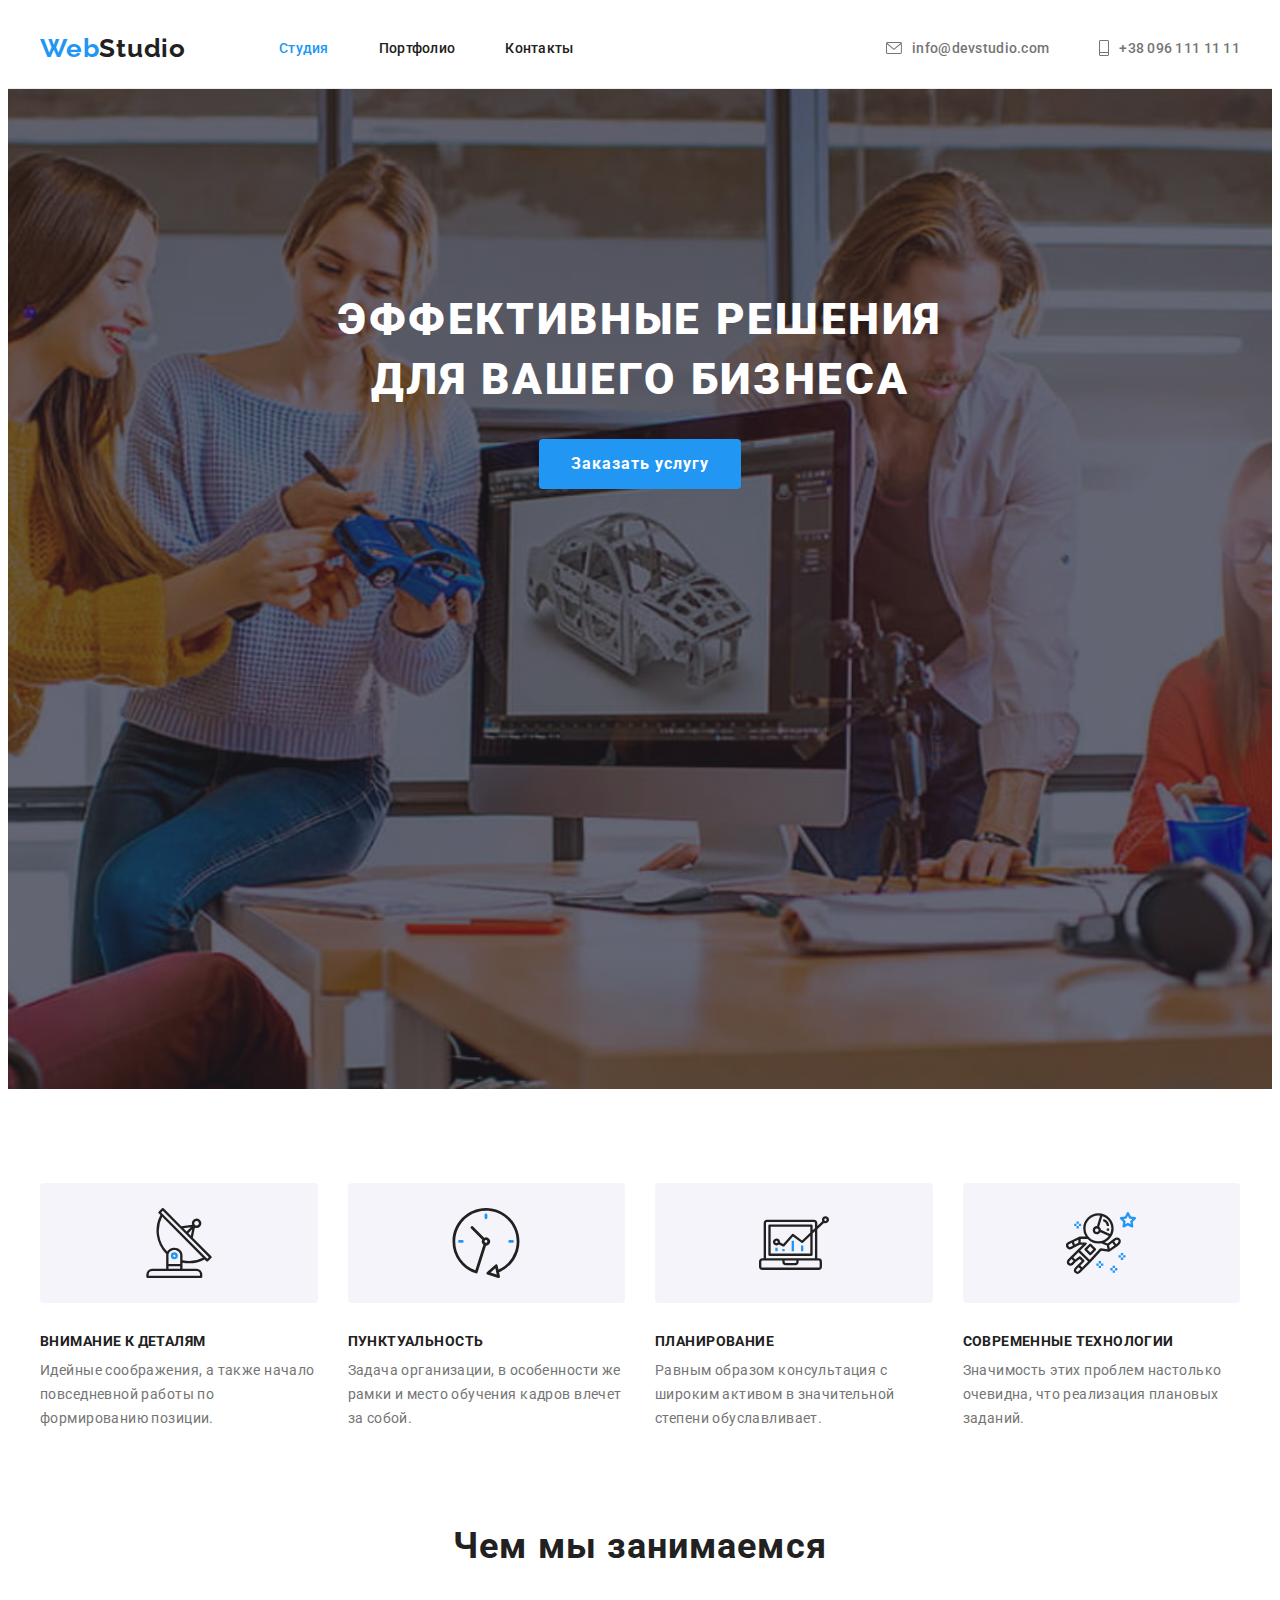
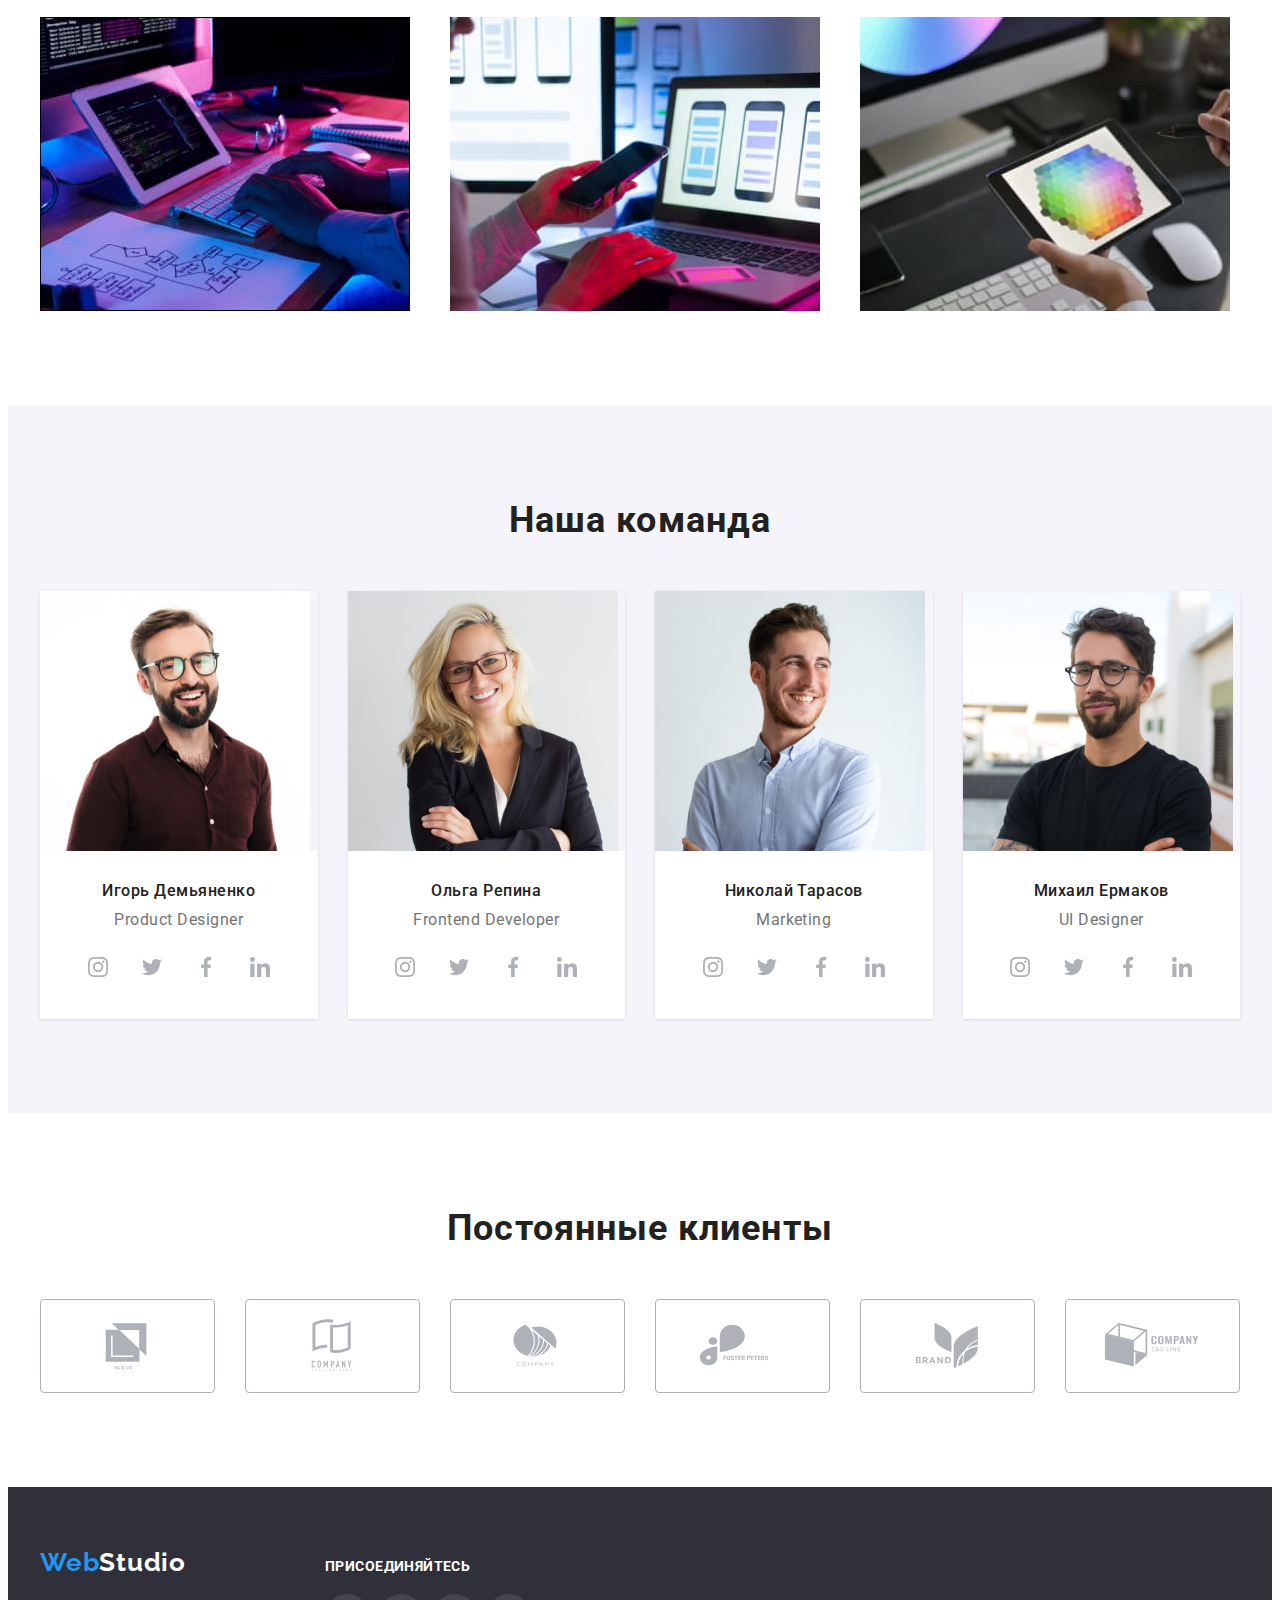
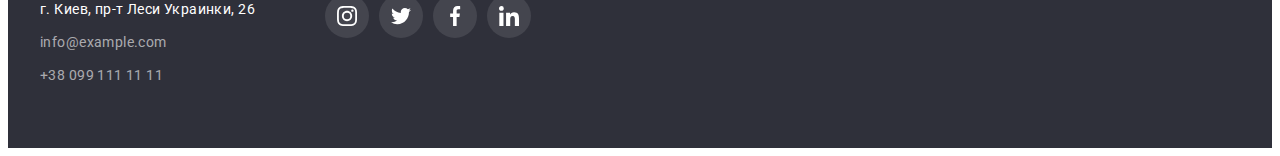
==== index.html @ 89faae8d "Initial commit" ====
<!DOCTYPE html>
<html lang="ru">
  <head>
    <meta charset="UTF-8" />
    <meta http-equiv="X-UA-Compatible" content="IE=edge" />
    <meta name="viewport" content="width=device-width, initial-scale=1.0" />
    <link rel="preconnect" href="https://fonts.googleapis.com" />
    <link rel="preconnect" href="https://fonts.gstatic.com" crossorigin />
    <link
      href="https://fonts.googleapis.com/css2?family=Raleway:wght@700&family=Roboto:wght@400;500;700;900&display=swap"
      rel="stylesheet"
    />
    <link
      rel="stylesheet"
      href="https://cdnjs.cloudflare.com/ajax/libs/modern-normalize/1.1.0/modern-normalize.min.css"
      integrity="sha512-wpPYUAdjBVSE4KJnH1VR1HeZfpl1ub8YT/NKx4PuQ5NmX2tKuGu6U/JRp5y+Y8XG2tV+wKQpNHVUX03MfMFn9Q=="
      crossorigin="anonymous"
      referrerpolicy="no-referrer"
    />
    <link rel="stylesheet" href="./css/styles.css" />
    <title>Document</title>
  </head>
  <body class="body">
    <!--Header-->
    <header class="header">
      <div class="container header-container">
        <a class="logo" href="./">Web<span class="logo-black">Studio</span></a>
        <nav class="navigation">
          <ul class="navigation-list list">
            <li class="navigation-item">
              <a class="navigation-link link current hover" href="./index.html"
                >Студия</a
              >
            </li>
            <li class="navigation-item">
              <a class="navigation-link link hover" href="./portfolio.html"
                >Портфолио</a
              >
            </li>
            <li class="navigation-item">
              <a class="navigation-link link hover" href="">Контакты</a>
            </li>
          </ul>
        </nav>
        <ul class="header-list list">
          <li class="header-item">
            <a
              class="header-link envelope link hover"
              href="mailto:info@devstudio.com"
            >
              <svg class="header-icon" width="16" height="12">
                <use href="./images/icon.svg#envelope"></use>
              </svg>
              info@devstudio.com
            </a>
          </li>
          <li class="header-item">
            <a class="header-link link hover" href="tel:+380961111111">
              <svg class="header-icon" width="10" height="16">
                <use href="./images/icon.svg#phone"></use>
              </svg>
              +38 096 111 11 11
            </a>
          </li>
        </ul>
      </div>
    </header>
    <!--Main-->
    <main>
      <!--Baner-->
      <section class="hero">
        <div class="container">
          <h1 class="hero-title">Эффективные решения для вашего бизнеса</h1>
          <button class="hero-button btn" type="button">Заказать услугу</button>
        </div>
      </section>
      <!--Dignity-->
      <section class="dignity section">
        <div class="container">
          <h2 class="visually-hidden">Преимущества компании</h2>
          <ul class="dignity-list card-set list">
            <li class="dignity-item card-item">
              <div class="digity-container">
                <svg class="digity-icon" width="70" height="70">
                  <use href="./images/icon.svg#antenna"></use>
                </svg>
              </div>
              <h3 class="dignity-title">Внимание к деталям</h3>
              <p class="dignity-text">
                Идейные соображения, а также начало повседневной работы по
                формированию позиции.
              </p>
            </li>
            <li class="dignity-item card-item">
              <div class="digity-container">
                <svg class="digity-icon" width="70" height="70">
                  <use href="./images/icon.svg#clock"></use>
                </svg>
              </div>
              <h3 class="dignity-title">Пунктуальность</h3>
              <p class="dignity-text">
                Задача организации, в особенности же рамки и место обучения
                кадров влечет за собой.
              </p>
            </li>
            <li class="dignity-item card-item">
              <div class="digity-container">
                <svg class="digity-icon" width="70" height="70">
                  <use href="./images/icon.svg#diagram"></use>
                </svg>
              </div>
              <h3 class="dignity-title">Планирование</h3>
              <p class="dignity-text">
                Равным образом консультация с широким активом в значительной
                степени обуславливает.
              </p>
            </li>
            <li class="dignity-item card-item">
              <div class="digity-container">
                <svg class="digity-icon" width="70" height="70">
                  <use href="./images/icon.svg#astronaut"></use>
                </svg>
              </div>
              <h3 class="dignity-title">Современные технологии</h3>
              <p class="dignity-text">
                Значимость этих проблем настолько очевидна, что реализация
                плановых заданий.
              </p>
            </li>
          </ul>
        </div>
      </section>
      <!--Operations-->
      <section class="operations section">
        <div class="container">
          <h2 class="section-title">Чем мы занимаемся</h2>
          <ul class="operations-list card-set list">
            <li class="operations-item card-item">
              <img
                class="operations-img"
                src="./images/box1.jpg"
                alt="Человек работает на компьютере"
                width="370"
                height="294"
              />
            </li>
            <li class="operations-item card-item">
              <img
                class="operations-img"
                src="./images/box2.jpg"
                alt="Девушка работает за ноутбуком"
                width="370"
                height="294"
              />
            </li>
            <li class="operations-item card-item">
              <img
                class="operations-img"
                src="./images/box3.jpg"
                alt="Человек ратотает в планшете"
                width="370"
                height="294"
              />
            </li>
          </ul>
        </div>
      </section>
      <!--Team-->
      <section class="team section">
        <div class="container">
          <h2 class="section-title title-team">Наша команда</h2>
          <ul class="team-list card-set list">
            <li class="team-item card-item">
              <img
                class="team-img"
                src="./images/img1(2).jpg"
                alt="Мужчина в очках"
                width="270"
                height="260"
              />
              <div class="team-card">
                <h3 class="team-title">Игорь Демьяненко</h3>
                <p class="team-text">Product Designer</p>
                <ul class="socials list">
                  <li class="socials-item">
                    <a
                      class="socials-link link"
                      href=""
                      target="_blank"
                      rel="noopener noreferrer"
                      aria-label="иконка Instagram"
                    >
                      <svg class="socials-icon" width="20" height="20">
                        <use href="./images/icon.svg#instagram"></use>
                      </svg>
                    </a>
                  </li>
                  <li class="socials-item">
                    <a
                      class="socials-link link"
                      href=""
                      target="_blank"
                      rel="noopener noreferrer"
                      aria-label="иконка Twitter"
                    >
                      <svg class="socials-icon" width="20" height="20">
                        <use href="./images/icon.svg#twitter"></use>
                      </svg>
                    </a>
                  </li>
                  <li class="socials-item">
                    <a
                      class="socials-link link"
                      href=""
                      target="_blank"
                      rel="noopener noreferrer"
                      aria-label="иконка Facebook"
                    >
                      <svg class="socials-icon" width="20" height="20">
                        <use href="./images/icon.svg#facebook"></use>
                      </svg>
                    </a>
                  </li>
                  <li class="socials-item">
                    <a
                      class="socials-link link"
                      href=""
                      target="_blank"
                      rel="noopener noreferrer"
                      aria-label="иконка Linkedin"
                    >
                      <svg class="socials-icon" width="20" height="20">
                        <use href="./images/icon.svg#linkedin"></use>
                      </svg>
                    </a>
                  </li>
                </ul>
              </div>
            </li>
            <li class="team-item card-item">
              <img
                class="team-img"
                src="./images/img2(2).jpg"
                alt="Женщина в очках"
                width="270"
                height="260"
              />
              <div class="team-card">
                <h3 class="team-title">Ольга Репина</h3>
                <p class="team-text">Frontend Developer</p>
                <ul class="socials list">
                  <li class="socials-item">
                    <a
                      class="socials-link link"
                      href=""
                      target="_blank"
                      rel="noopener noreferrer"
                      aria-label="иконка Instagram"
                    >
                      <svg class="socials-icon" width="20" height="20">
                        <use href="./images/icon.svg#instagram"></use>
                      </svg>
                    </a>
                  </li>
                  <li class="socials-item">
                    <a
                      class="socials-link link"
                      href=""
                      target="_blank"
                      rel="noopener noreferrer"
                      aria-label="иконка Twitter"
                    >
                      <svg class="socials-icon" width="20" height="20">
                        <use href="./images/icon.svg#twitter"></use>
                      </svg>
                    </a>
                  </li>
                  <li class="socials-item">
                    <a
                      class="socials-link link"
                      href=""
                      target="_blank"
                      rel="noopener noreferrer"
                      aria-label="иконка Facebook"
                    >
                      <svg class="socials-icon" width="20" height="20">
                        <use href="./images/icon.svg#facebook"></use>
                      </svg>
                    </a>
                  </li>
                  <li class="socials-item">
                    <a
                      class="socials-link link"
                      href=""
                      target="_blank"
                      rel="noopener noreferrer"
                      aria-label="иконка Linkedin"
                    >
                      <svg class="socials-icon" width="20" height="20">
                        <use href="./images/icon.svg#linkedin"></use>
                      </svg>
                    </a>
                  </li>
                </ul>
              </div>
            </li>
            <li class="team-item card-item">
              <img
                class="team-img"
                src="./images/img3(2).jpg"
                alt="Мужчина"
                width="270"
                height="260"
              />
              <div class="team-card">
                <h3 class="team-title">Николай Тарасов</h3>
                <p class="team-text">Marketing</p>
                <ul class="socials list">
                  <li class="socials-item">
                    <a
                      class="socials-link link"
                      href=""
                      target="_blank"
                      rel="noopener noreferrer"
                      aria-label="иконка Instagram"
                    >
                      <svg class="socials-icon" width="20" height="20">
                        <use href="./images/icon.svg#instagram"></use>
                      </svg>
                    </a>
                  </li>
                  <li class="socials-item">
                    <a
                      class="socials-link link"
                      href=""
                      target="_blank"
                      rel="noopener noreferrer"
                      aria-label="иконка Twitter"
                    >
                      <svg class="socials-icon" width="20" height="20">
                        <use href="./images/icon.svg#twitter"></use>
                      </svg>
                    </a>
                  </li>
                  <li class="socials-item">
                    <a
                      class="socials-link link"
                      href=""
                      target="_blank"
                      rel="noopener noreferrer"
                      aria-label="иконка Facebook"
                    >
                      <svg class="socials-icon" width="20" height="20">
                        <use href="./images/icon.svg#facebook"></use>
                      </svg>
                    </a>
                  </li>
                  <li class="socials-item">
                    <a
                      class="socials-link link"
                      href=""
                      target="_blank"
                      rel="noopener noreferrer"
                      aria-label="иконка Linkedin"
                    >
                      <svg class="socials-icon" width="20" height="20">
                        <use href="./images/icon.svg#linkedin"></use>
                      </svg>
                    </a>
                  </li>
                </ul>
              </div>
            </li>
            <li class="team-item card-item">
              <img
                class="team-img"
                src="./images/img4(2).jpg"
                alt="Мужчина в очках"
                width="270"
                height="260"
              />
              <div class="team-card">
                <h3 class="team-title">Михаил Ермаков</h3>
                <p class="team-text">UI Designer</p>
                <ul class="socials list">
                  <li class="socials-item">
                    <a
                      class="socials-link link"
                      href=""
                      target="_blank"
                      rel="noopener noreferrer"
                      aria-label="иконка Instagram"
                    >
                      <svg class="socials-icon" width="20" height="20">
                        <use href="./images/icon.svg#instagram"></use>
                      </svg>
                    </a>
                  </li>
                  <li class="socials-item">
                    <a
                      class="socials-link link"
                      href=""
                      target="_blank"
                      rel="noopener noreferrer"
                      aria-label="иконка Twitter"
                    >
                      <svg class="socials-icon" width="20" height="20">
                        <use href="./images/icon.svg#twitter"></use>
                      </svg>
                    </a>
                  </li>
                  <li class="socials-item">
                    <a
                      class="socials-link link"
                      href=""
                      target="_blank"
                      rel="noopener noreferrer"
                      aria-label="иконка Facebook"
                    >
                      <svg class="socials-icon" width="20" height="20">
                        <use href="./images/icon.svg#facebook"></use>
                      </svg>
                    </a>
                  </li>
                  <li class="socials-item">
                    <a
                      class="socials-link link"
                      href=""
                      target="_blank"
                      rel="noopener noreferrer"
                      aria-label="иконка Linkedin"
                    >
                      <svg class="socials-icon" width="20" height="20">
                        <use href="./images/icon.svg#linkedin"></use>
                      </svg>
                    </a>
                  </li>
                </ul>
              </div>
            </li>
          </ul>
        </div>
      </section>
      <!--Clients-->
      <section class="clients section">
        <div class="container">
          <h2 class="section-title title-clients">Постоянные клиенты</h2>
          <ul class="clients-list card-set list">
            <li class="clients-item card-item">
              <a
                class="clients-link link"
                href=""
                target="_blank"
                rel="noopener noreferrer"
                aria-label="иконка компании"
              >
                <svg class="clients-icon" width="106" height="60">
                  <use href="./images/icon.svg#Logo"></use>
                </svg>
              </a>
            </li>
            <li class="clients-item card-item">
              <a
                class="clients-link link"
                href=""
                target="_blank"
                rel="noopener noreferrer"
                aria-label="иконка компании"
              >
                <svg class="clients-icon" width="106" height="60">
                  <use href="./images/icon.svg#Logo_1"></use>
                </svg>
              </a>
            </li>
            <li class="clients-item card-item">
              <a
                class="clients-link link"
                href=""
                target="_blank"
                rel="noopener noreferrer"
                aria-label="иконка компании"
              >
                <svg class="clients-icon" width="106" height="60">
                  <use href="./images/icon.svg#Logo_2"></use>
                </svg>
              </a>
            </li>
            <li class="clients-item card-item">
              <a
                class="clients-link link"
                href=""
                target="_blank"
                rel="noopener noreferrer"
                aria-label="иконка компании"
              >
                <svg class="clients-icon" width="106" height="60">
                  <use href="./images/icon.svg#Logo_3"></use>
                </svg>
              </a>
            </li>
            <li class="clients-item card-item">
              <a
                class="clients-link link"
                href=""
                target="_blank"
                rel="noopener noreferrer"
                aria-label="иконка компании"
              >
                <svg class="clients-icon" width="106" height="60">
                  <use href="./images/icon.svg#Logo_4"></use>
                </svg>
              </a>
            </li>
            <li class="clients-item card-item">
              <a
                class="clients-link link"
                href=""
                target="_blank"
                rel="noopener noreferrer"
                aria-label="иконка компании"
              >
                <svg class="clients-icon" width="106" height="60">
                  <use href="./images/icon.svg#Logo_5"></use>
                </svg>
              </a>
            </li>
          </ul>
        </div>
      </section>
    </main>
    <!--Footer-->
    <footer class="footer">
      <div class="container">
        <div>
          <a class="logo" href="./"
            >Web<span class="logo-white">Studio</span>
          </a>
          <address class="address">
            <ul class="address-list list">
              <li class="address-item">
                <a
                  class="address-link link hover"
                  href="https://goo.gl/maps/9ueQtpKUG1VsnXtN6"
                  target="_blank"
                  rel="noreferrer noopener"
                  >г. Киев, пр-т Леси Украинки, 26
                </a>
              </li>
              <li class="address-item">
                <a class="mail-link link hover" href="mailto:info@example.com"
                  >info@example.com
                </a>
              </li>
              <li class="address-item">
                <a class="tel-link link hover" href="tel:+380991111111"
                  >+38 099 111 11 11</a
                >
              </li>
            </ul>
          </address>
        </div>
        <div class="company-socials">
          <p class="socials-text">присоединяйтесь</p>
          <ul class="socials list">
            <li class="socials-item">
              <a
                class="socials-link link"
                href=""
                target="_blank"
                rel="noopener noreferrer"
                aria-label="иконка Instagram"
              >
                <svg class="socials-icon" width="20" height="20">
                  <use href="./images/icon.svg#instagram"></use>
                </svg>
              </a>
            </li>
            <li class="socials-item">
              <a
                class="socials-link link"
                href=""
                target="_blank"
                rel="noopener noreferrer"
                aria-label="иконка Instagram"
              >
                <svg class="socials-icon" width="20" height="20">
                  <use href="./images/icon.svg#twitter"></use>
                </svg>
              </a>
            </li>
            <li class="socials-item">
              <a
                class="socials-link link"
                href=""
                target="_blank"
                rel="noopener noreferrer"
                aria-label="иконка Instagram"
              >
                <svg class="socials-icon" width="20" height="20">
                  <use href="./images/icon.svg#facebook"></use>
                </svg>
              </a>
            </li>
            <li class="socials-item">
              <a
                class="socials-link link"
                href=""
                target="_blank"
                rel="noopener noreferrer"
                aria-label="иконка Instagram"
              >
                <svg class="socials-icon" width="20" height="20">
                  <use href="./images/icon.svg#linkedin"></use>
                </svg>
              </a>
            </li>
          </ul>
        </div>
      </div>
    </footer>
  </body>
</html>
---- css/styles.css ----
:root {
  --main-txt-font: Roboto, sans-serif;
  --secondary-txt-font: Raleway, sans-serif;
  --main-txt-clr: #212121;
  --secondary-txt-clr: #757575;
  --logo-clr: #2196f3;
  --bgr-clr: #2f303a;
  --secondary-bgr-clr: #f5f4fa;
  --btn-clr: #ffffff;
  --mail-tel-clr: rgba(255, 255, 255, 0.6);
  --brd-card-clr: #eeeeee;
  --brd-hero-clr: #ececec;
  --brd-gradient-clr: rgba(47, 48, 58, 0.4);
  --icon-clr: #afb1b8;
  --card-gap: 30px;
  --card-item: 4;
}

/* Main */
body {
  font-family: var(--main-txt-font);
  font-size: 14px;
  line-height: 1.71;
  letter-spacing: 0.03em;
  color: var(--secondary-txt-clr);
}

.list {
  margin: 0;
  padding: 0;
  list-style-type: none;
}

h1,
h2,
h3,
h4,
p,
ul,
ol {
  margin: 0;
  padding: 0;
}

.btn {
  font-family: inherit;
  cursor: pointer;
}

/* Links */
.link {
  text-decoration: none;
  color: currentColor;
}
.hover:hover,
.hover:focus {
  color: var(--logo-clr);
}

.link:active {
  color: var(--logo-clr);
}
.card-set {
  display: flex;
  flex-wrap: wrap;
  gap: var(--card-gap);
}

img {
  display: block;
  max-width: 100%;
  height: auto;
}

.container {
  width: 1200px;
  padding-left: 15px;
  padding-right: 15px;
  margin-right: auto;
  margin-left: auto;
}
.visually-hidden {
  position: absolute;
  width: 1px;
  height: 1px;
  margin: -1px;
  border: 0;
  padding: 0;
  white-space: nowrap;
  clip-path: inset(100%);
  clip: rect(0 0 0 0);
  overflow: hidden;
}

/* Main header */

/* Logo */

.header .logo {
  margin-right: 93px;
}

.logo {
  display: block;
  text-decoration: none;
  font-family: var(--secondary-txt-font);
  font-weight: 700;
  font-size: 26px;
  line-height: calc(31 / 26);
  letter-spacing: 0.03em;
  color: var(--logo-clr);
}

.logo .logo-black {
  color: var(--main-txt-clr);
}
/* Header */

.header-container {
  display: flex;
  align-items: center;
}

.header {
  font-weight: 500;
  line-height: calc(16 / 14);
  letter-spacing: 0.02em;
  border-bottom: 1px solid var(--brd-hero-clr);
}

.header-list {
  display: flex;
  margin-left: auto;
  flex-wrap: wrap;
  gap: 50px;
}

.header-link,
.navigation-link {
  display: flex;
  align-items: center;
  padding-top: 32px;
  padding-bottom: 32px;
}

.navigation-list {
  color: var(--main-txt-clr);
  display: flex;
  gap: 50px;
}

.navigation-list .current {
  color: var(--logo-clr);
}

/* Baner */

.hero {
  text-align: center;
  background-color: var(--bgr-clr);
  padding-top: 200px;
  padding-bottom: 200px;
  max-width: 1600px;
  height: 600px;
  margin-right: auto;
  margin-left: auto;
  background-repeat: no-repeat;
  background-position: center;
  background-size: cover;
  background-image: linear-gradient(
      to right,
      var(--brd-gradient-clr),
      var(--brd-gradient-clr)
    ),
    url("../images/header.jpg");
}

.hero-title {
  max-width: 696px;
  margin-left: auto;
  margin-right: auto;
  margin-bottom: 30px;
  color: var(--btn-clr);
  font-weight: 900;
  font-size: 44px;
  line-height: calc(60 / 44);
  text-transform: uppercase;
  letter-spacing: 0.06em;
}

.hero-button {
  padding-top: 10px;
  padding-bottom: 10px;
  padding-right: 32px;
  padding-left: 32px;
  min-width: 200px;
  color: var(--btn-clr);
  background-color: var(--logo-clr);
  font-style: normal;
  font-weight: 700;
  font-size: 16px;
  line-height: calc(30 / 16);
  letter-spacing: 0.06em;
  border: none;
  border-radius: 4px;
}

/* Dignity */

.dignity-item {
  width: 270px;
}

.dignity-title {
  margin-bottom: 10px;
  font-weight: 700;
  font-size: 14px;
  line-height: calc(16 / 14);
  letter-spacing: 0.03em;
  text-transform: uppercase;
  color: var(--main-txt-clr);
}

/* Operations */

.operations-list {
  --card-item: 3;
}

.operations-img {
  display: block;
  height: auto;
}

.section {
  padding-top: 94px;
  padding-bottom: 94px;
}
.operations {
  padding-top: 0;
}

.section-title {
  text-align: center;
  margin-bottom: 50px;
  font-size: 36px;
  line-height: calc(42 / 36);
  letter-spacing: 0.03em;
  color: var(--main-txt-clr);
}

/* Team */

.team {
  background-color: var(--secondary-bgr-clr);
}

.team-item {
  box-shadow: 0px 2px 1px 0px #00000033;
  box-shadow: 0px 1px 1px 0px #00000024;
  box-shadow: 0px 1px 3px 0px #0000001f;
}

.team-card {
  padding: 30px;
  text-align: center;
  background-color: var(--btn-clr);
}

.team-text,
.team-title {
  font-size: 16px;
  line-height: calc(19 / 16);
  letter-spacing: 0.03em;
}

.team-title {
  color: var(--main-txt-clr);
  font-weight: 500;
  margin-bottom: 10px;
}

.team-text {
  font-size: 16px;
  line-height: calc(19 / 16);
  margin-bottom: 16px;
}

.card-item {
  flex-basis: calc(
    (100% - (var(--card-item) - 1) * var(--card-gap)) / var(--card-item)
  );
}

/* Footer */

.footer {
  background-color: var(--bgr-clr);
  padding-top: 60px;
  padding-bottom: 60px;
}
.footer-contacts {
  display: flex;
  gap: 70px;
}
.address {
  color: var(--mail-tel-clr);
  font-style: normal;
}

.address-link {
  color: var(--btn-clr);
}

.address-item:not(:last-child) {
  margin-bottom: 9px;
}
.address-list {
  display: block;
}

.footer .logo {
  display: block;
  margin-bottom: 20px;
}

.logo-white {
  color: var(--btn-clr);
}

/* Portfolio */

/* Main */

.filter-list {
  display: flex;
  flex-wrap: wrap;
  margin-bottom: 50px;
  justify-content: center;
  gap: 8px;
}

.filter-btn {
  padding-top: 6px;
  padding-bottom: 6px;
  padding-left: 22px;
  padding-right: 22px;
  max-width: 100%;
  border: none;
  color: var(--main-txt-clr);
  font-weight: 500;
  font-size: 16px;
  line-height: calc(26 / 16);
  letter-spacing: 0.03em;
  background-color: var(--secondary-bgr-clr);
  border-radius: 4px;
}

.filter-btn:hover,
.filter-btn:focus {
  color: var(--btn-clr);
  background-color: var(--logo-clr);
  box-shadow: 0px 2px 2px 0px #0000001f;
  box-shadow: 0px 1px 2px 0px #00000014;
  box-shadow: 0px 3px 1px 0px #0000001a;
}

/* Service */

.projects {
  padding-top: 20px;
  padding-bottom: 20px;
  padding-left: 24px;
  padding-right: 24px;
  border: 1px solid var(--brd-card-clr);
  border-top: none;
}
.service-link {
  display: block;
}
.service-link:hover,
.service-link:focus {
  box-shadow: 0px 4px 4px 0px #00000040;
}

.service-list {
  --card-item: 3;
}

.sevice-subtitle {
  color: var(--main-txt-clr);
  font-size: 18px;
  line-height: calc(36 / 18);
  letter-spacing: 0.06em;
  margin-bottom: 4px;
}

.sevice-text {
  font-size: 16px;
  line-height: calc(30 / 16);
}

/* Social icons */

.digity-container {
  display: flex;
  width: 100%;
  height: 120px;
  margin-bottom: 30px;
  background-color: var(--secondary-bgr-clr);
  align-items: center;
  justify-content: center;
  border: none;
  border-radius: 4px;
}

.header-icon {
  fill: currentColor;
  margin-right: 10px;
}

/*Company Socials */

.socials {
  display: flex;
  align-items: center;
  justify-content: center;
  gap: 10px;
}
.socials-link {
  display: flex;
  align-items: center;
  justify-content: center;
  width: 44px;
  height: 44px;
  border-radius: 50%;
}

.footer .socials-link {
  background-color: rgba(255, 255, 255, 0.1);
}

.footer .socials-icon {
  --color1: var(--btn-clr);
}

.socials-link:hover,
.socials-link:focus {
  background-color: var(--logo-clr);
}
.socials-link:hover .socials-icon,
.socials-link:focus .socials-icon {
  --color1: #ffff;
}

/* Cliens icons */

.clients-list {
  --card-item: 6;
}

.clients-link {
  display: flex;
  align-items: center;
  justify-content: center;
  height: 92px;
  border: 1px solid var(--icon-clr);
  border-radius: 4px;
}
.clients-icon {
  fill: var(--icon-clr);
}
.clients-link:hover,
.clients-link:focus {
  border-color: var(--logo-clr);
}

.clients-link:focus .clients-icon,
.clients-link:hover .clients-icon {
  fill: var(--logo-clr);
}

/* Footer icons */

.socials-text {
  color: var(--btn-clr);
  font-weight: 700;
  line-height: calc(16 / 14);
  margin-bottom: 20px;
  text-transform: uppercase;
}

.footer .container {
  display: flex;
  gap: 70px;
  align-items: baseline;
}

.company-socials .dignity-title {
  color: var(--btn-clr);
  margin-bottom: 20px;
}
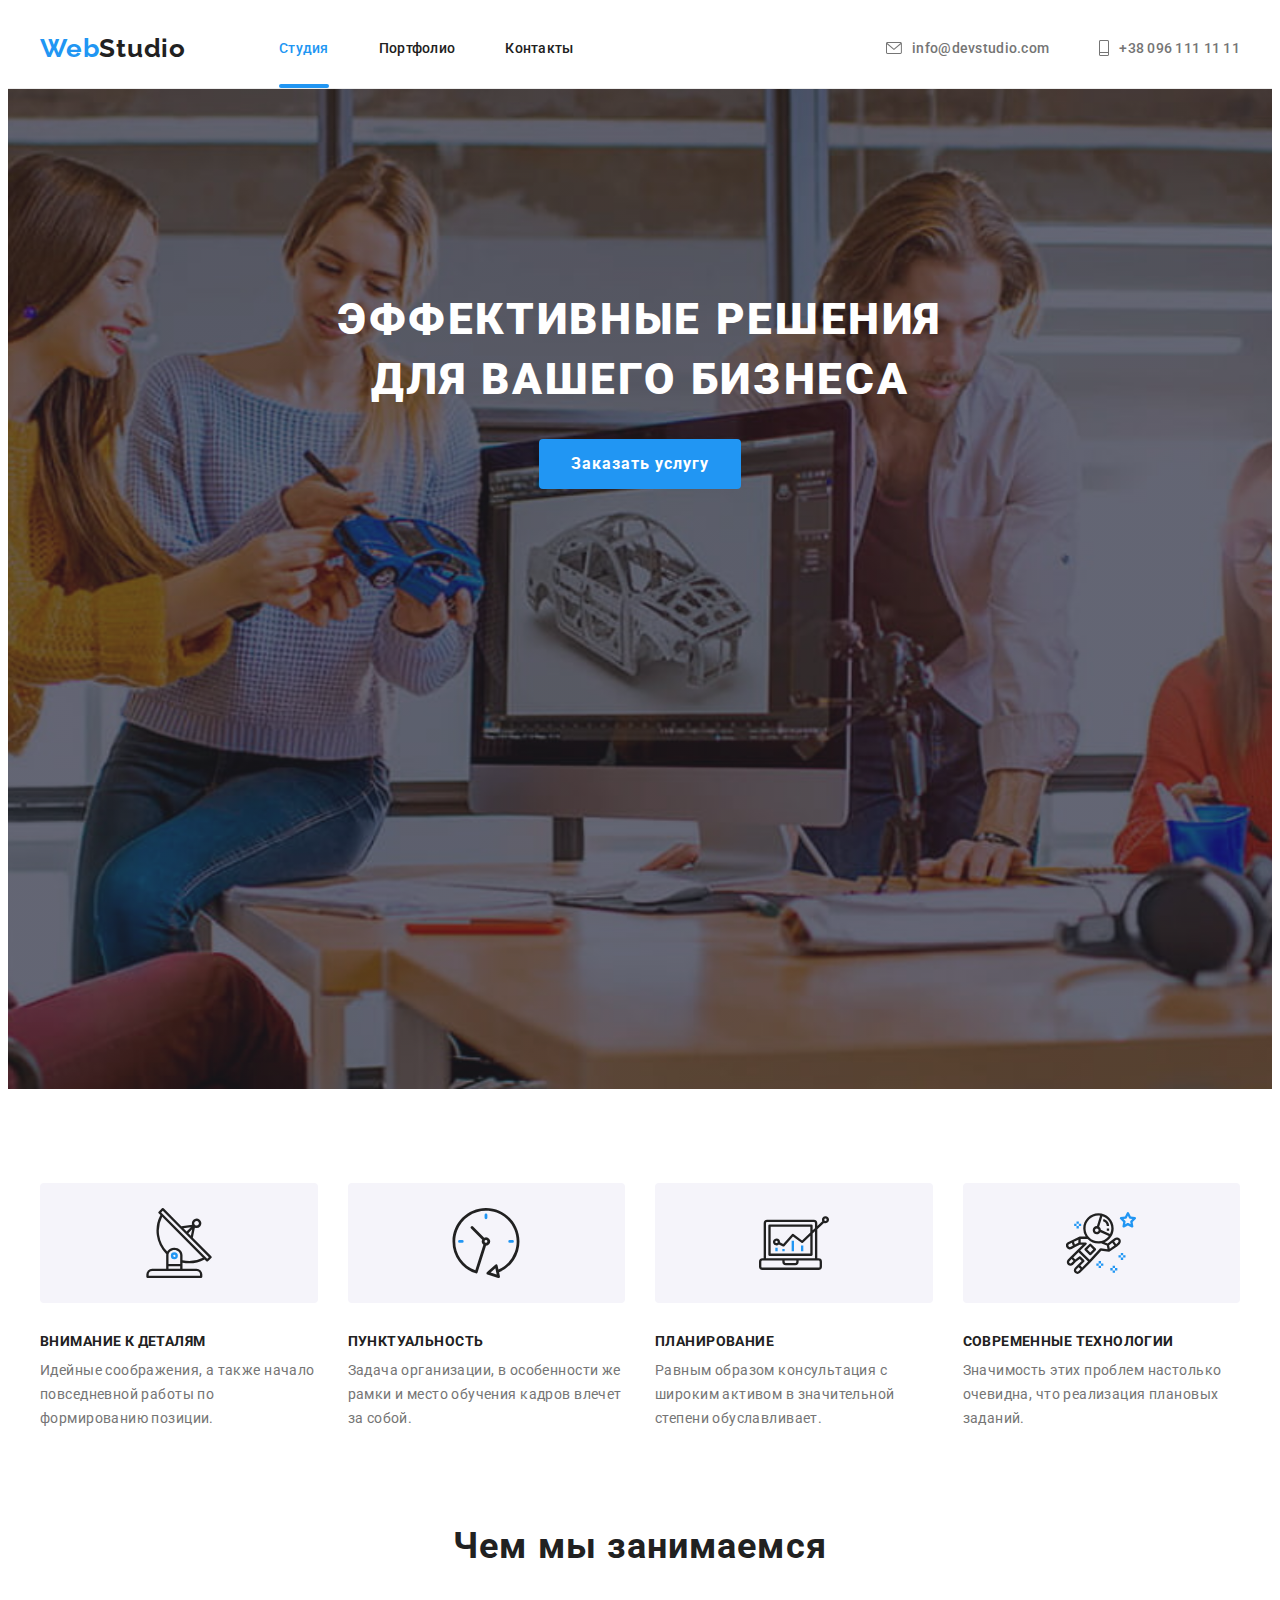
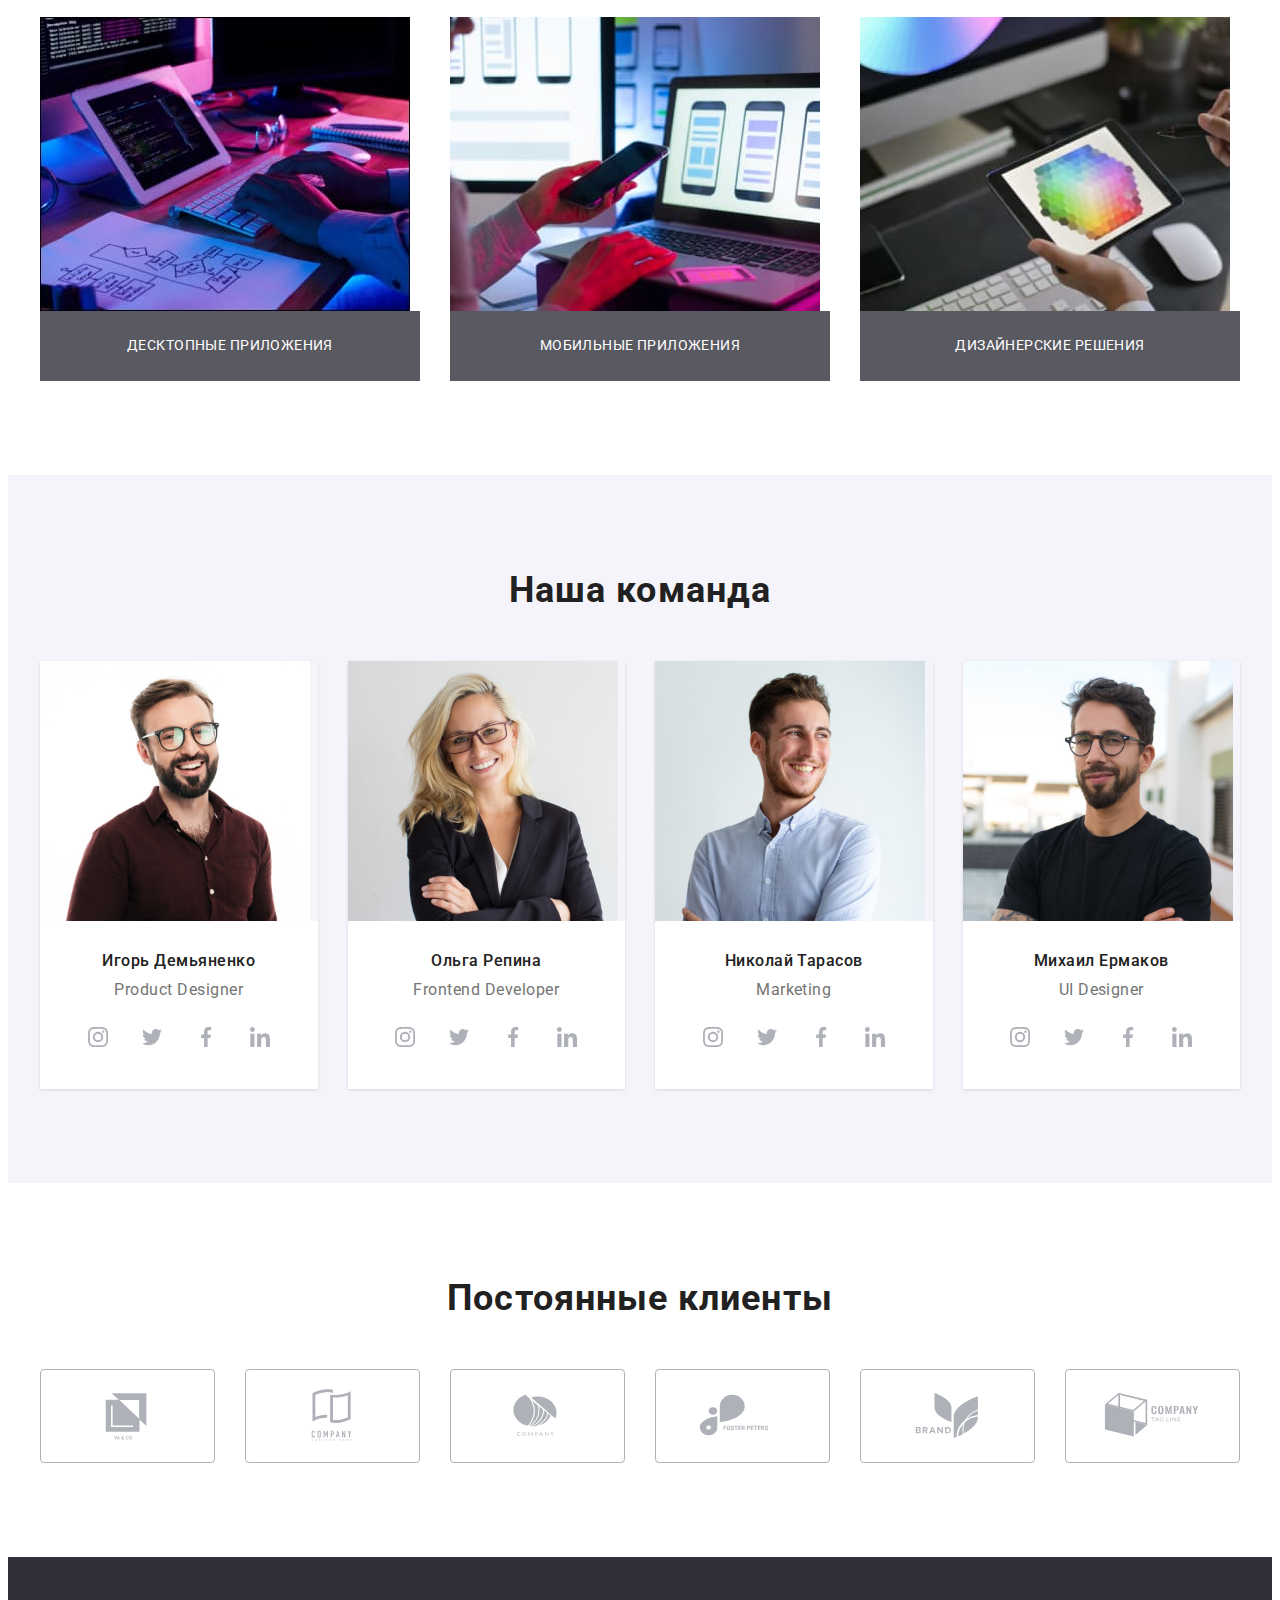
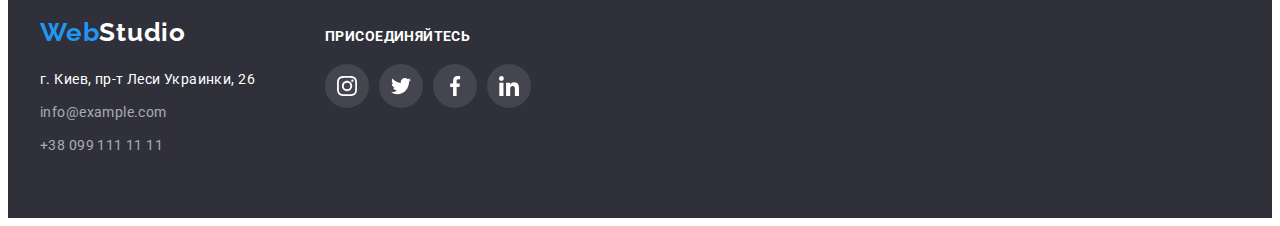
==== commit 923d5219: "Summary" ====
--- a/index.html
+++ b/index.html
@@ -136,31 +136,46 @@
           <h2 class="section-title">Чем мы занимаемся</h2>
           <ul class="operations-list card-set list">
             <li class="operations-item card-item">
-              <img
-                class="operations-img"
-                src="./images/box1.jpg"
-                alt="Человек работает на компьютере"
-                width="370"
-                height="294"
-              />
+              <div class="fffff">
+                <img
+                  class="operations-img"
+                  src="./images/box1.jpg"
+                  alt="Человек работает на компьютере"
+                  width="370"
+                  height="294"
+                />
+                <div class="jjjj">
+                  <p class="operation-text">Десктопные приложения</p>
+                </div>
+              </div>
             </li>
             <li class="operations-item card-item">
-              <img
-                class="operations-img"
-                src="./images/box2.jpg"
-                alt="Девушка работает за ноутбуком"
-                width="370"
-                height="294"
-              />
+              <div class="fffff">
+                <img
+                  class="operations-img"
+                  src="./images/box2.jpg"
+                  alt="Девушка работает за ноутбуком"
+                  width="370"
+                  height="294"
+                />
+                <div class="jjjj">
+                  <p class="operation-text">Мобильные приложения</p>
+                </div>
+              </div>
             </li>
             <li class="operations-item card-item">
-              <img
-                class="operations-img"
-                src="./images/box3.jpg"
-                alt="Человек ратотает в планшете"
-                width="370"
-                height="294"
-              />
+              <div class="fffff">
+                <img
+                  class="operations-img"
+                  src="./images/box3.jpg"
+                  alt="Человек ратотает в планшете"
+                  width="370"
+                  height="294"
+                />
+                <div class="jjjj">
+                  <p class="operation-text">Дизайнерские решения</p>
+                </div>
+              </div>
             </li>
           </ul>
         </div>
--- a/css/styles.css
+++ b/css/styles.css
@@ -142,15 +142,44 @@
   padding-top: 32px;
   padding-bottom: 32px;
 }
+.navigation-link {
+  position: relative;
+}
+
+/* .navigation-link::after {
+  content: "";
+  position: absolute;
+  left: 0;
+  bottom: 0;
+  display: block;
+  width: 100%;
+  height: 4px;
+  border: none;
+  border-radius: 2px;
+  background-color: var(--logo-clr);
+} */
 
 .navigation-list {
   color: var(--main-txt-clr);
   display: flex;
   gap: 50px;
 }
-
 .navigation-list .current {
   color: var(--logo-clr);
+}
+
+.navigation-list .current::after {
+  color: var(--logo-clr);
+  content: "";
+  position: absolute;
+  left: 0;
+  bottom: 0;
+  display: block;
+  width: 100%;
+  height: 4px;
+  border: none;
+  border-radius: 2px;
+  background-color: var(--logo-clr);
 }
 
 /* Baner */
@@ -222,6 +251,18 @@
 }
 
 /* Operations */
+.jjjj {
+  display: flex;
+  align-items: center;
+  justify-content: center;
+  background-color: rgba(47, 48, 58, 0.8);
+  width: 100%;
+  height: 70px;
+}
+.operation-text {
+  color: var(--btn-clr);
+  text-transform: uppercase;
+}
 
 .operations-list {
   --card-item: 3;
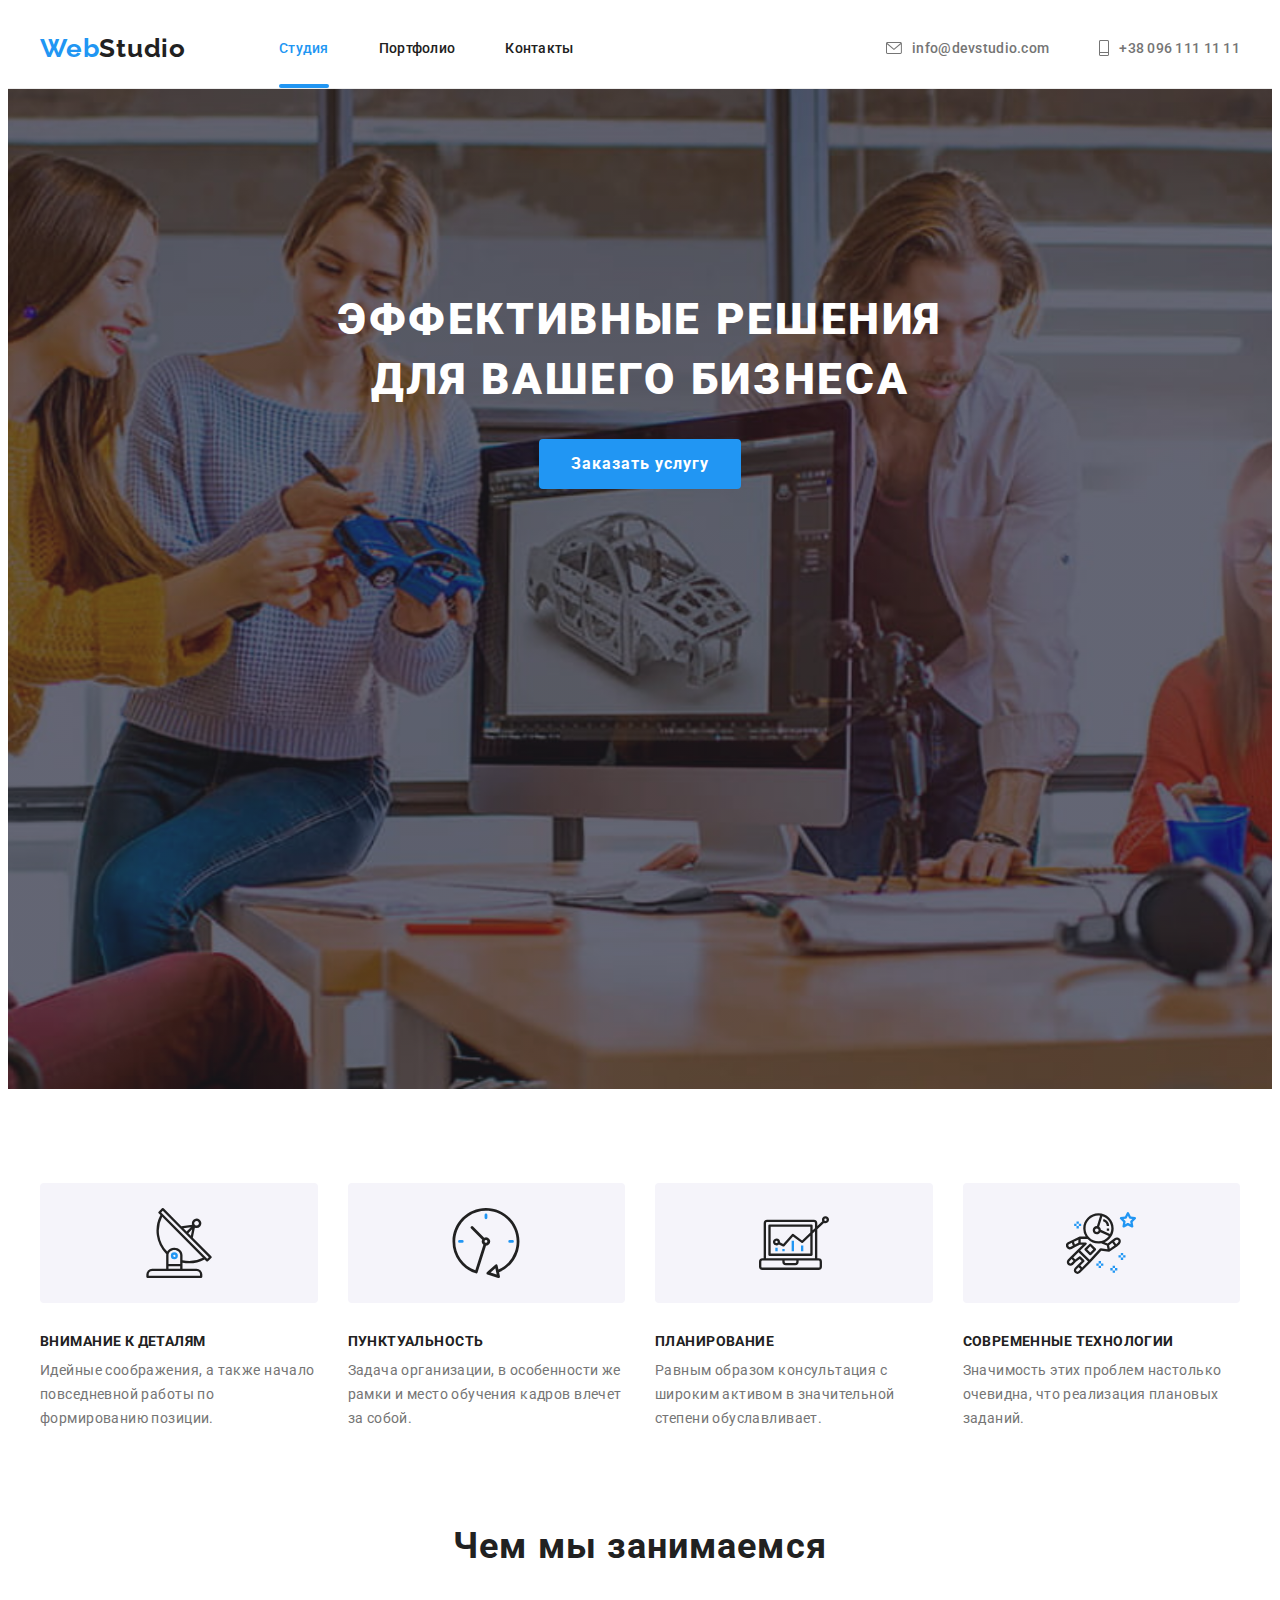
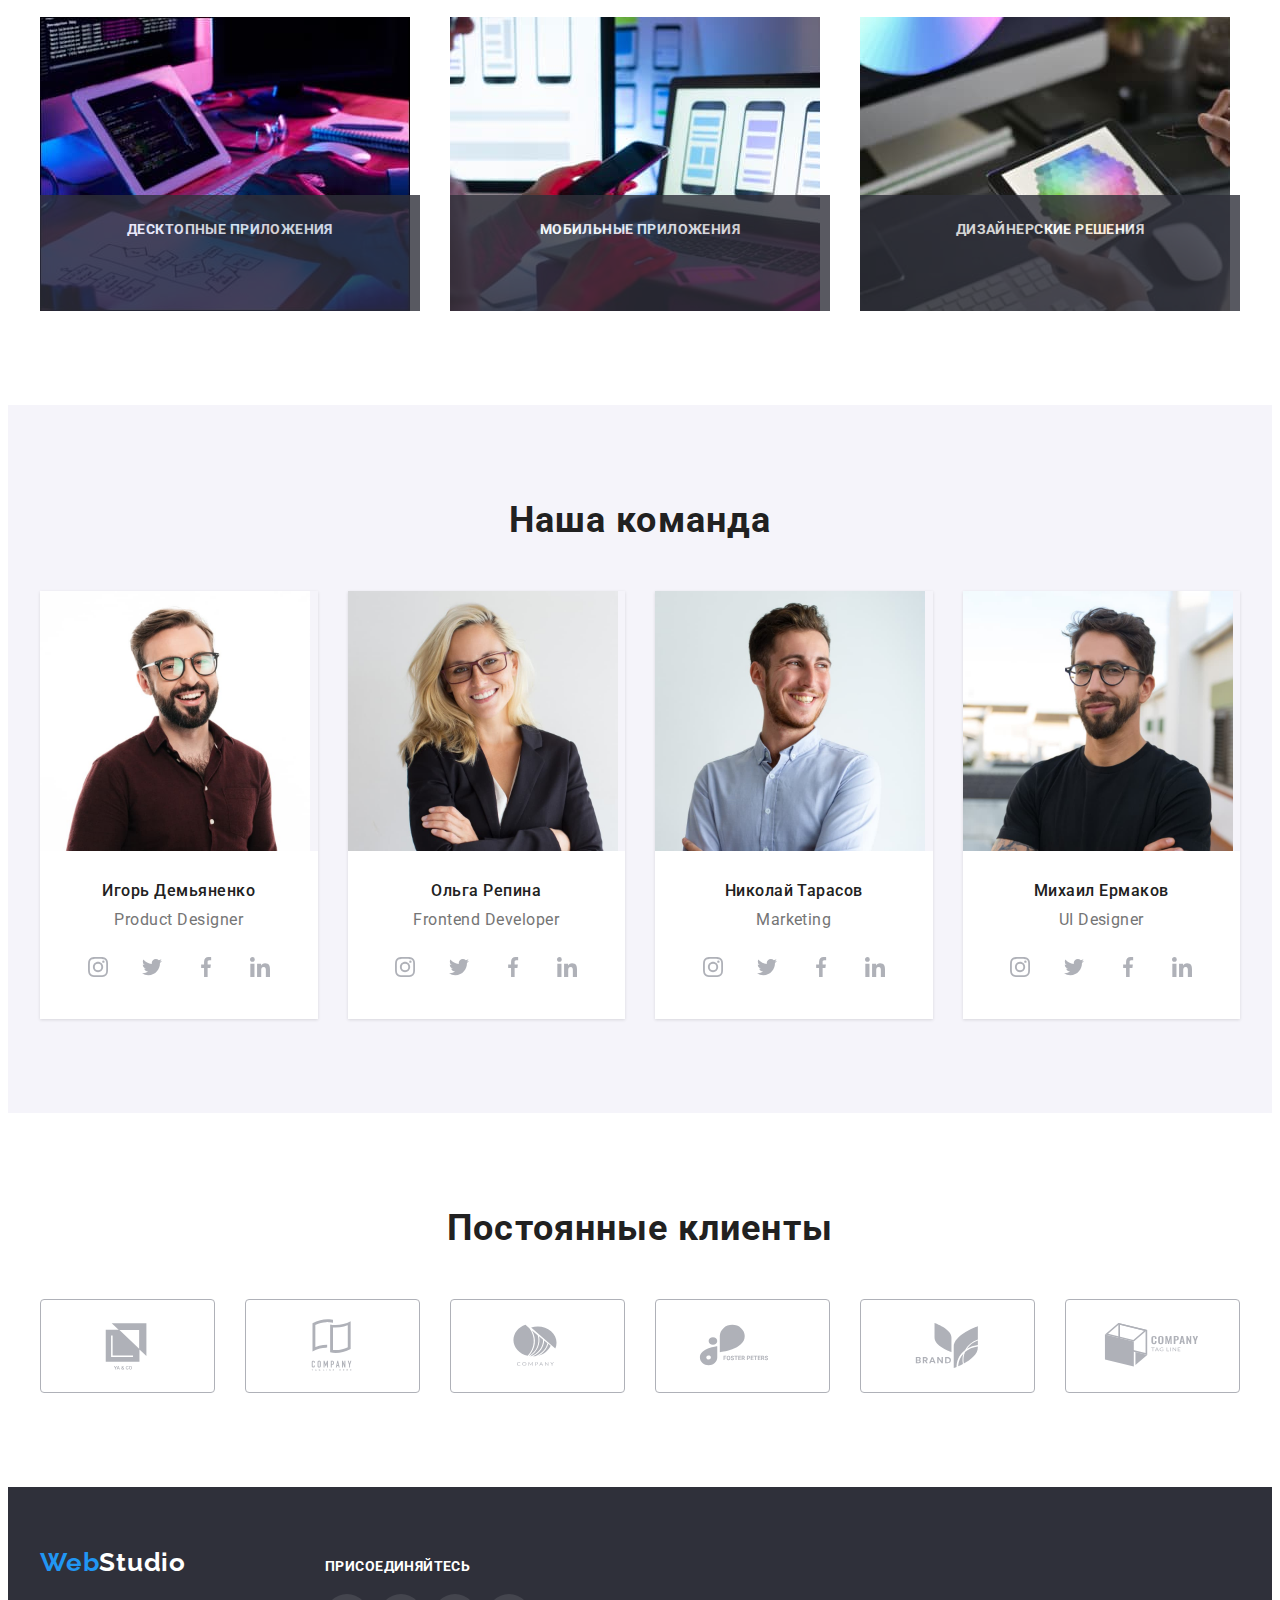
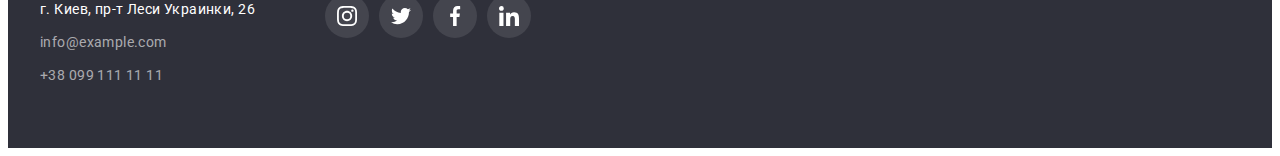
==== commit 415e05c1: "Summary" ====
--- a/index.html
+++ b/index.html
@@ -136,7 +136,7 @@
           <h2 class="section-title">Чем мы занимаемся</h2>
           <ul class="operations-list card-set list">
             <li class="operations-item card-item">
-              <div class="fffff">
+              <div class="operations-overlay-block">
                 <img
                   class="operations-img"
                   src="./images/box1.jpg"
@@ -144,13 +144,13 @@
                   width="370"
                   height="294"
                 />
-                <div class="jjjj">
-                  <p class="operation-text">Десктопные приложения</p>
+                <div class="operations-overlay">
+                  <p class="operation-overlay-text">Десктопные приложения</p>
                 </div>
               </div>
             </li>
             <li class="operations-item card-item">
-              <div class="fffff">
+              <div class="operations-overlay-block">
                 <img
                   class="operations-img"
                   src="./images/box2.jpg"
@@ -158,13 +158,13 @@
                   width="370"
                   height="294"
                 />
-                <div class="jjjj">
-                  <p class="operation-text">Мобильные приложения</p>
+                <div class="operations-overlay">
+                  <p class="operation-overlay-text">Мобильные приложения</p>
                 </div>
               </div>
             </li>
             <li class="operations-item card-item">
-              <div class="fffff">
+              <div class="operations-overlay-block">
                 <img
                   class="operations-img"
                   src="./images/box3.jpg"
@@ -172,8 +172,8 @@
                   width="370"
                   height="294"
                 />
-                <div class="jjjj">
-                  <p class="operation-text">Дизайнерские решения</p>
+                <div class="operations-overlay">
+                  <p class="operation-overlay-text">Дизайнерские решения</p>
                 </div>
               </div>
             </li>
--- a/css/styles.css
+++ b/css/styles.css
@@ -14,6 +14,7 @@
   --icon-clr: #afb1b8;
   --card-gap: 30px;
   --card-item: 4;
+  --anim-fast: 250ms cubic-bezier(0.4, 0, 0.2, 1);
 }
 
 /* Main */
@@ -142,22 +143,15 @@
   padding-top: 32px;
   padding-bottom: 32px;
 }
+
+.address .hover,
+.header .hover {
+  transition: color var(--anim-fast);
+}
+
 .navigation-link {
   position: relative;
 }
-
-/* .navigation-link::after {
-  content: "";
-  position: absolute;
-  left: 0;
-  bottom: 0;
-  display: block;
-  width: 100%;
-  height: 4px;
-  border: none;
-  border-radius: 2px;
-  background-color: var(--logo-clr);
-} */
 
 .navigation-list {
   color: var(--main-txt-clr);
@@ -251,15 +245,25 @@
 }
 
 /* Operations */
-.jjjj {
-  display: flex;
-  align-items: center;
-  justify-content: center;
-  background-color: rgba(47, 48, 58, 0.8);
+.operations-overlay-block {
+  position: relative;
+}
+
+.operations-overlay {
+  position: absolute;
+  bottom: 0;
+  left: 0;
+  padding-top: 23px;
+  padding-bottom: 23px;
+  background-color: rgba(47, 48, 58);
   width: 100%;
   height: 70px;
-}
-.operation-text {
+  opacity: 80%;
+}
+
+.operation-overlay-text {
+  font-weight: 700;
+  text-align: center;
   color: var(--btn-clr);
   text-transform: uppercase;
 }
@@ -395,6 +399,8 @@
   letter-spacing: 0.03em;
   background-color: var(--secondary-bgr-clr);
   border-radius: 4px;
+  transition: color var(--anim-fast), background-color var(--anim-fast),
+    box-shadow var(--anim-fast);
 }
 
 .filter-btn:hover,
@@ -416,8 +422,38 @@
   border: 1px solid var(--brd-card-clr);
   border-top: none;
 }
+.service-overlay-block {
+  position: relative;
+  overflow: hidden;
+}
+.service-overlay {
+  position: absolute;
+  top: 0;
+  left: 0;
+  transform: translateY(100%);
+  transition: transform var(--anim-fast);
+  height: 100%;
+  width: 100%;
+  padding: 63px 24px;
+  background-color: var(--logo-clr);
+  opacity: 90%;
+}
+.service-link:hover .service-overlay,
+.service-link:focus .service-overlay {
+  transform: translateY(0);
+}
+
+.service-overlay-text {
+  text-align: left;
+  color: var(--btn-clr);
+  font-size: 18px;
+  line-height: calc(28 / 18);
+  user-select: none;
+}
+
 .service-link {
   display: block;
+  transition: box-shadow var(--anim-fast);
 }
 .service-link:hover,
 .service-link:focus {
@@ -475,6 +511,7 @@
   width: 44px;
   height: 44px;
   border-radius: 50%;
+  transition: background-color var(--anim-fast);
 }
 
 .footer .socials-link {
@@ -483,6 +520,7 @@
 
 .footer .socials-icon {
   --color1: var(--btn-clr);
+  transition: color var(--anim-fast);
 }
 
 .socials-link:hover,
@@ -507,9 +545,11 @@
   height: 92px;
   border: 1px solid var(--icon-clr);
   border-radius: 4px;
+  transition: border-color var(--anim-fast);
 }
 .clients-icon {
   fill: var(--icon-clr);
+  transition: fill var(--anim-fast);
 }
 .clients-link:hover,
 .clients-link:focus {
